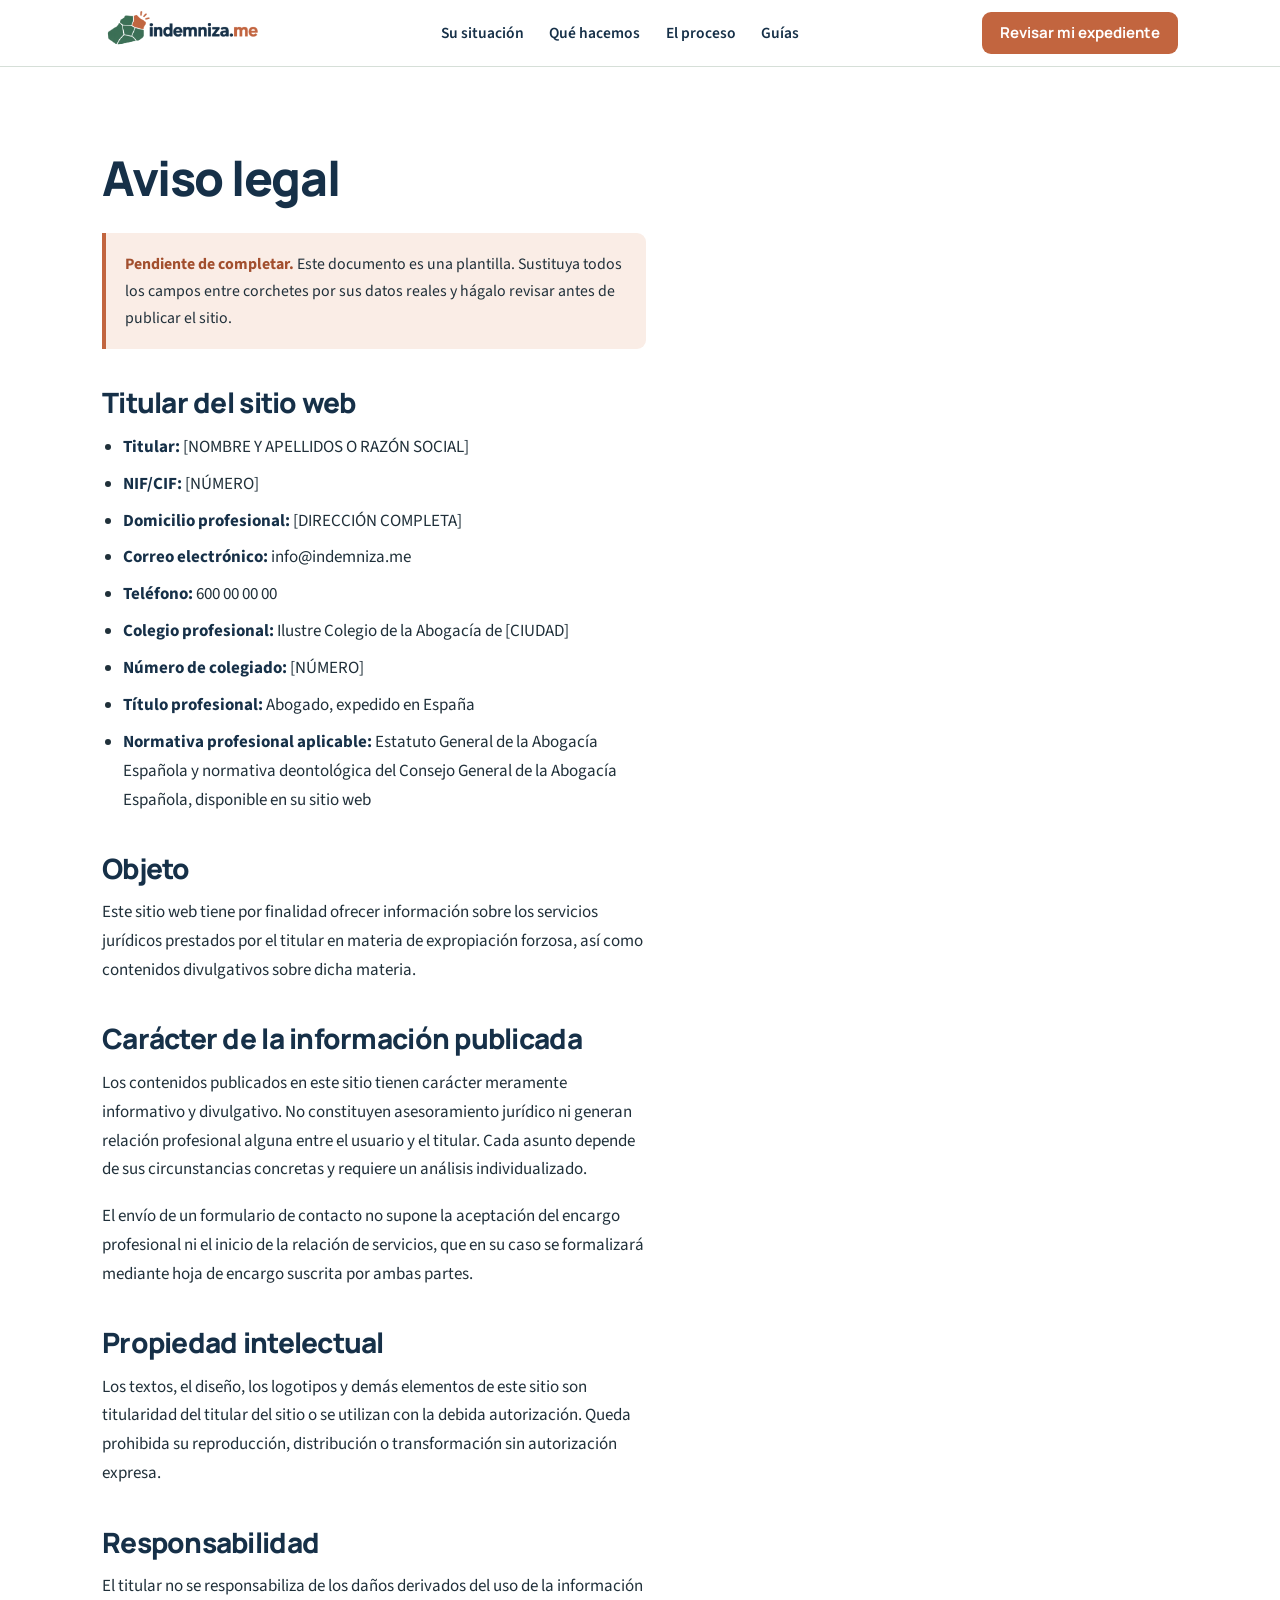
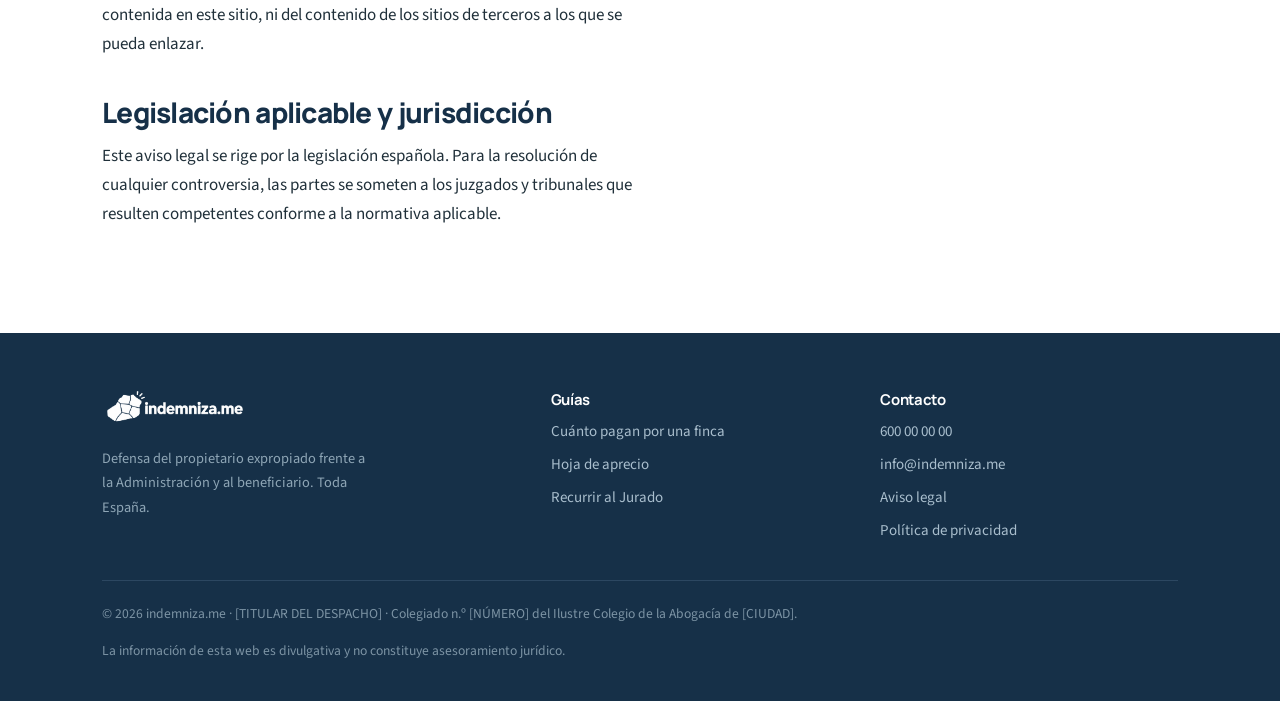
==== aviso-legal/index.html @ a43c324f "Add files via upload" ====
<!DOCTYPE html>
<html lang="es">
<head>
<meta charset="utf-8">
<meta name="viewport" content="width=device-width,initial-scale=1,viewport-fit=cover">
<title>Aviso legal | indemniza.me</title>
<meta name="description" content="Aviso legal e información general del titular del sitio web indemniza.me.">
<link rel="canonical" href="https://indemniza.me/aviso-legal/">
<meta name="robots" content="noindex,follow">
<meta name="theme-color" content="#3B6F56">
<link rel="icon" href="/assets/favicon-32.png" sizes="32x32">
<link rel="apple-touch-icon" href="/assets/apple-touch-icon.png">
<link rel="preconnect" href="https://fonts.googleapis.com">
<link rel="preconnect" href="https://fonts.gstatic.com" crossorigin>
<link href="https://fonts.googleapis.com/css2?family=Manrope:wght@700;800&family=Source+Sans+3:ital,wght@0,400;0,600;0,700;1,400&display=swap" rel="stylesheet">
<link rel="stylesheet" href="/assets/css/site.css">
</head>
<body>
<a class="skip" href="#contenido">Ir al contenido</a>
<header class="hd">
  <div class="wrap hd__in">
    <a class="hd__logo" href="/" aria-label="indemniza.me, inicio"><img src="/assets/logo.png" alt="indemniza.me" width="177" height="50"></a>
    <nav class="hd__nav" aria-label="Principal">
      <a href="/#situaciones">Su situación</a>
      <a href="/#servicios">Qué hacemos</a>
      <a href="/#proceso">El proceso</a>
      <a href="/blog/">Guías</a>
    </nav>
    <a class="btn btn--pri btn--sm hd__cta" href="/#revision">Revisar mi expediente</a>
  </div>
</header>
<main id="contenido">

<section class="sec">
  <div class="wrap">
    <div class="prosa">
      <h1>Aviso legal</h1>
      <div class="aviso-box">
        <p><strong>Pendiente de completar.</strong> Este documento es una plantilla. Sustituya todos los campos entre corchetes por sus datos reales y hágalo revisar antes de publicar el sitio.</p>
      </div>

      <h2>Titular del sitio web</h2>
      <ul>
        <li><strong>Titular:</strong> [NOMBRE Y APELLIDOS O RAZÓN SOCIAL]</li>
        <li><strong>NIF/CIF:</strong> [NÚMERO]</li>
        <li><strong>Domicilio profesional:</strong> [DIRECCIÓN COMPLETA]</li>
        <li><strong>Correo electrónico:</strong> info@indemniza.me</li>
        <li><strong>Teléfono:</strong> 600 00 00 00</li>
        <li><strong>Colegio profesional:</strong> Ilustre Colegio de la Abogacía de [CIUDAD]</li>
        <li><strong>Número de colegiado:</strong> [NÚMERO]</li>
        <li><strong>Título profesional:</strong> Abogado, expedido en España</li>
        <li><strong>Normativa profesional aplicable:</strong> Estatuto General de la Abogacía Española y normativa deontológica del Consejo General de la Abogacía Española, disponible en su sitio web</li>
      </ul>

      <h2>Objeto</h2>
      <p>Este sitio web tiene por finalidad ofrecer información sobre los servicios jurídicos prestados por el titular en materia de expropiación forzosa, así como contenidos divulgativos sobre dicha materia.</p>

      <h2>Carácter de la información publicada</h2>
      <p>Los contenidos publicados en este sitio tienen carácter meramente informativo y divulgativo. No constituyen asesoramiento jurídico ni generan relación profesional alguna entre el usuario y el titular. Cada asunto depende de sus circunstancias concretas y requiere un análisis individualizado.</p>
      <p>El envío de un formulario de contacto no supone la aceptación del encargo profesional ni el inicio de la relación de servicios, que en su caso se formalizará mediante hoja de encargo suscrita por ambas partes.</p>

      <h2>Propiedad intelectual</h2>
      <p>Los textos, el diseño, los logotipos y demás elementos de este sitio son titularidad del titular del sitio o se utilizan con la debida autorización. Queda prohibida su reproducción, distribución o transformación sin autorización expresa.</p>

      <h2>Responsabilidad</h2>
      <p>El titular no se responsabiliza de los daños derivados del uso de la información contenida en este sitio, ni del contenido de los sitios de terceros a los que se pueda enlazar.</p>

      <h2>Legislación aplicable y jurisdicción</h2>
      <p>Este aviso legal se rige por la legislación española. Para la resolución de cualquier controversia, las partes se someten a los juzgados y tribunales que resulten competentes conforme a la normativa aplicable.</p>
    </div>
  </div>
</section>
</main>
<footer class="ft">
  <div class="wrap">
    <div class="ft__grid">
      <div>
        <img src="/assets/logo-blanco.png" alt="indemniza.me" width="141" height="40">
        <p>Defensa del propietario expropiado frente a la Administración y al beneficiario. Toda España.</p>
      </div>
      <div>
        <h4>Guías</h4>
        <ul>
          <li><a href="/blog/cuanto-pagan-por-expropiar-una-finca/">Cuánto pagan por una finca</a></li>
          <li><a href="/blog/hoja-de-aprecio-expropiacion/">Hoja de aprecio</a></li>
          <li><a href="/blog/recurrir-acuerdo-jurado-expropiacion/">Recurrir al Jurado</a></li>
        </ul>
      </div>
      <div>
        <h4>Contacto</h4>
        <ul>
          <li><a href="tel:+34600000000">600 00 00 00</a></li>
          <li><a href="mailto:info@indemniza.me">info@indemniza.me</a></li>
          <li><a href="/aviso-legal/">Aviso legal</a></li>
          <li><a href="/politica-privacidad/">Política de privacidad</a></li>
        </ul>
      </div>
    </div>
    <div class="ft__bajo">
      <p>© <span id="anio">2026</span> indemniza.me · [TITULAR DEL DESPACHO] · Colegiado n.º [NÚMERO] del Ilustre Colegio de la Abogacía de [CIUDAD].</p>
      <p>La información de esta web es divulgativa y no constituye asesoramiento jurídico.</p>
    </div>
  </div>
</footer>
<script src="/assets/js/site.js" defer></script>
</body>
</html>
---- assets/css/site.css ----
:root{
  --ink:#163048;
  --ink-2:#25455F;
  --verde:#3B6F56;
  --verde-osc:#2B5340;
  --verde-pale:#E7EFE9;
  --terra:#C2653F;
  --terra-osc:#A24F2E;
  --terra-pale:#FAEDE6;
  --papel:#F2F5F2;
  --blanco:#fff;
  --linea:#D6DFD8;
  --linea-fuerte:#B9C7BC;
  --texto:#20303A;
  --texto-suave:#5C6E70;
  --radio:14px;
  --radio-sm:9px;
  --max:1140px;
  --prosa:68ch;
  --sombra:0 1px 2px rgba(22,48,72,.05),0 8px 24px -12px rgba(22,48,72,.16);
}

*,*::before,*::after{box-sizing:border-box}
html{-webkit-text-size-adjust:100%;scroll-behavior:smooth}
@media (prefers-reduced-motion:reduce){html{scroll-behavior:auto}
  *,*::before,*::after{animation-duration:.01ms!important;animation-iteration-count:1!important;transition-duration:.01ms!important}}

body{
  margin:0;background:var(--blanco);color:var(--texto);
  font-family:"Source Sans 3",system-ui,-apple-system,"Segoe UI",sans-serif;
  font-size:1.0625rem;line-height:1.7;
  -webkit-font-smoothing:antialiased;overflow-x:hidden;
}
h1,h2,h3,h4,.font-d{font-family:Manrope,system-ui,sans-serif;font-weight:800;color:var(--ink);letter-spacing:-.021em;line-height:1.12;margin:0 0 .5em}
h1{font-size:clamp(1.95rem,6.4vw,3rem);line-height:1.06;letter-spacing:-.03em}
h2{font-size:clamp(1.6rem,4.6vw,2.35rem);letter-spacing:-.026em}
h3{font-size:clamp(1.15rem,3vw,1.35rem);letter-spacing:-.015em}
h4{font-size:1.03rem;font-weight:700}
p{margin:0 0 1.05em;max-width:var(--prosa)}
a{color:var(--verde-osc);text-underline-offset:3px;text-decoration-thickness:1.5px}
a:hover{color:var(--terra-osc)}
img,svg{max-width:100%;height:auto;display:block}
strong{font-weight:700;color:var(--ink)}
:focus-visible{outline:3px solid var(--terra);outline-offset:3px;border-radius:4px}

.wrap{width:100%;max-width:var(--max);margin-inline:auto;padding-inline:clamp(1.15rem,4.5vw,2rem)}
.sec{padding-block:clamp(3.2rem,8vw,5.4rem)}
.sec--papel{background:var(--papel)}
.sec--verde{background:var(--verde-pale)}
.sec--ink{background:var(--ink);color:#DCE6EC}
.sec--ink h2,.sec--ink h3{color:#fff}
.sec--ink p{color:#C3D2DC}
.sec__head{max-width:44ch;margin-bottom:clamp(1.8rem,4vw,2.6rem)}
.sec__head p{color:var(--texto-suave);font-size:1.09rem;margin-bottom:0}
.sec--ink .sec__head p{color:#B6C7D3}
.skip{position:absolute;left:-9999px}
.skip:focus{left:1rem;top:1rem;z-index:200;background:#fff;padding:.7rem 1.1rem;border-radius:8px;box-shadow:var(--sombra)}

/* ---------- barra + cabecera ---------- */
.aviso{background:var(--verde-osc);color:#DCEBE1;font-size:.875rem;padding:.5rem 0}
.aviso .wrap{display:flex;gap:1rem;justify-content:space-between;align-items:center;flex-wrap:wrap}
.aviso a{color:#fff;font-weight:600;text-decoration:none}
.aviso a:hover{color:#F5C7B0}
.aviso__b{display:none}
@media(min-width:760px){.aviso__b{display:inline}}

.hd{position:sticky;top:0;z-index:60;background:rgba(255,255,255,.94);backdrop-filter:blur(10px);border-bottom:1px solid var(--linea)}
.hd__in{display:flex;align-items:center;gap:1rem;justify-content:space-between;min-height:66px}
.hd__logo img{height:38px;width:auto}
@media(min-width:900px){.hd__logo img{height:44px}}
.hd__nav{display:none;gap:1.6rem;align-items:center}
.hd__nav a{color:var(--ink);font-weight:600;font-size:.97rem;text-decoration:none}
.hd__nav a:hover{color:var(--terra-osc)}
@media(min-width:980px){.hd__nav{display:flex}}
.hd__cta{display:none}
@media(min-width:620px){.hd__cta{display:inline-flex}}

/* ---------- botones ---------- */
.btn{display:inline-flex;align-items:center;justify-content:center;gap:.5rem;
  font-family:Manrope,sans-serif;font-weight:700;font-size:1.02rem;line-height:1.2;
  padding:.92rem 1.5rem;border-radius:var(--radio-sm);border:2px solid transparent;
  text-decoration:none;cursor:pointer;text-align:center;text-wrap:balance;
  transition:background .16s,border-color .16s,color .16s}
.btn--pri{background:var(--terra);color:#fff}
.btn--pri:hover{background:var(--terra-osc);color:#fff}
.btn--sec{background:transparent;color:var(--ink);border-color:var(--linea-fuerte)}
.btn--sec:hover{border-color:var(--verde);color:var(--verde-osc)}
.btn--verde{background:var(--verde);color:#fff}
.btn--verde:hover{background:var(--verde-osc);color:#fff}
.btn--claro{background:#fff;color:var(--ink)}
.btn--claro:hover{background:var(--terra-pale);color:var(--ink)}
.btn--full{width:100%}
.btn--sm{padding:.62rem 1rem;font-size:.94rem}
.btn__ico{width:18px;height:18px;flex:none;fill:currentColor}

/* ---------- hero ---------- */
.hero{position:relative;background:linear-gradient(178deg,var(--papel) 0%,#fff 74%);padding-block:clamp(2.4rem,6.5vw,4.4rem) clamp(2.6rem,6vw,4rem);overflow:hidden}
.hero__grid{display:grid;gap:clamp(2rem,5vw,3.4rem);align-items:center}
@media(min-width:960px){.hero__grid{grid-template-columns:1.08fr .92fr}}
.hero h1{margin-bottom:.55em}
.hero__lead{font-size:clamp(1.08rem,2.6vw,1.24rem);color:var(--texto-suave);max-width:52ch}
.hero__lead b{color:var(--ink);font-weight:700}
.hero__acc{display:inline-block;background:var(--terra-pale);color:var(--terra-osc);
  font-family:Manrope,sans-serif;font-weight:700;font-size:.88rem;letter-spacing:.01em;
  padding:.38rem .82rem;border-radius:100px;margin-bottom:1.15rem}
.hero__btns{display:flex;flex-wrap:wrap;gap:.75rem;margin-top:1.7rem}
.hero__btns .btn{flex:1 1 220px}
.hero__nota{margin-top:1.05rem;font-size:.94rem;color:var(--texto-suave);display:flex;align-items:center;gap:.5rem}
.hero__nota svg{width:17px;height:17px;fill:var(--verde);flex:none}
.hero__fig{position:relative}
.hero__fig figcaption{font-size:.87rem;color:var(--texto-suave);margin-top:.85rem;max-width:36ch}

/* ---------- barra de confianza ---------- */
.conf{border-block:1px solid var(--linea);background:#fff}
.conf__grid{display:grid;grid-template-columns:repeat(2,1fr);gap:0}
@media(min-width:860px){.conf__grid{grid-template-columns:repeat(4,1fr)}}
.conf__it{padding:1.3rem .4rem 1.3rem 0;border-right:1px solid var(--linea);border-bottom:1px solid var(--linea)}
@media(min-width:860px){.conf__it{border-bottom:0}.conf__it:last-child{border-right:0}}
@media(max-width:859px){.conf__it:nth-child(2n){border-right:0;padding-left:1rem}
  .conf__it:nth-last-child(-n+2){border-bottom:0}}
.conf__k{font-family:Manrope,sans-serif;font-weight:800;font-size:1.5rem;color:var(--verde-osc);line-height:1.1}
.conf__v{font-size:.93rem;color:var(--texto-suave);margin-top:.2rem}

/* ---------- rejillas de tarjetas ---------- */
.grid{display:grid;gap:1rem}
.grid--2{grid-template-columns:1fr}
.grid--3{grid-template-columns:1fr}
@media(min-width:640px){.grid{gap:1.15rem}.grid--2,.grid--3{grid-template-columns:repeat(2,1fr)}}
@media(min-width:1000px){.grid--3{grid-template-columns:repeat(3,1fr)}}

.card{background:#fff;border:1px solid var(--linea);border-radius:var(--radio);padding:1.5rem 1.35rem}
.card h3{margin-bottom:.4rem}
.card p{font-size:.985rem;color:var(--texto-suave);margin-bottom:0}
.card__ico{width:38px;height:38px;border-radius:9px;background:var(--verde-pale);display:grid;place-items:center;margin-bottom:.95rem}
.card__ico svg{width:20px;height:20px;fill:var(--verde-osc)}
.card--alerta{border-left:4px solid var(--terra);border-radius:0 var(--radio) var(--radio) 0}
.card--alerta .card__ico{background:var(--terra-pale)}
.card--alerta .card__ico svg{fill:var(--terra-osc)}
.card--serv{background:var(--papel);border-color:transparent}

/* ---------- proceso ---------- */
.pasos{list-style:none;margin:0;padding:0;display:grid;gap:1.6rem;counter-reset:p}
@media(min-width:900px){.pasos{grid-template-columns:repeat(2,1fr);gap:1.8rem 2.6rem}}
.paso{position:relative;padding-left:3.4rem;counter-increment:p}
.paso::before{content:counter(p,decimal-leading-zero);position:absolute;left:0;top:-.12rem;
  font-family:Manrope,sans-serif;font-weight:800;font-size:.95rem;color:var(--terra-osc);
  background:var(--terra-pale);width:2.4rem;height:2.4rem;border-radius:50%;display:grid;place-items:center}
.paso h3{font-size:1.1rem;margin-bottom:.25rem}
.paso p{font-size:.985rem;color:var(--texto-suave);margin-bottom:.4rem}
.paso__pz{display:inline-block;font-family:Manrope,sans-serif;font-weight:700;font-size:.83rem;
  color:var(--verde-osc);background:var(--verde-pale);padding:.22rem .6rem;border-radius:6px}

/* ---------- casos ---------- */
.caso{background:#fff;border:1px solid var(--linea);border-radius:var(--radio);overflow:hidden;display:flex;flex-direction:column}
.caso__top{padding:1.25rem 1.35rem;border-bottom:1px solid var(--linea)}
.caso__tipo{font-family:Manrope,sans-serif;font-weight:700;font-size:.82rem;color:var(--verde-osc);margin-bottom:.3rem}
.caso__tit{font-family:Manrope,sans-serif;font-weight:800;font-size:1.06rem;color:var(--ink);line-height:1.25}
.caso__cifras{display:grid;grid-template-columns:1fr auto 1fr;align-items:center;gap:.6rem;padding:1.2rem 1.35rem;background:var(--papel)}
.caso__c span{display:block;font-size:.8rem;color:var(--texto-suave);margin-bottom:.1rem}
.caso__c b{font-family:Manrope,sans-serif;font-weight:800;font-size:1.22rem;color:var(--ink);letter-spacing:-.02em}
.caso__c--fin b{color:var(--verde-osc)}
.caso__fl{width:20px;height:20px;fill:var(--terra)}
.caso__pie{padding:.95rem 1.35rem;font-size:.9rem;color:var(--texto-suave);margin-top:auto}

/* ---------- honorarios ---------- */
.hon{display:grid;gap:1.15rem}
@media(min-width:860px){.hon{grid-template-columns:repeat(3,1fr)}}
.hon__it{background:#fff;border:1px solid var(--linea);border-radius:var(--radio);padding:1.5rem 1.35rem}
.hon__it h3{font-size:1.08rem}
.hon__it p{font-size:.975rem;color:var(--texto-suave);margin-bottom:0}
.hon__it--dest{background:var(--verde-osc);border-color:var(--verde-osc)}
.hon__it--dest h3{color:#fff}
.hon__it--dest p{color:#CFE2D6}

/* ---------- lista de comprobación ---------- */
.chk{list-style:none;margin:0;padding:0;display:grid;gap:.7rem}
.chk li{position:relative;padding-left:1.95rem;font-size:1.01rem}
.chk li::before{content:"";position:absolute;left:0;top:.52em;width:11px;height:11px;border-radius:3px;background:var(--terra)}
.sec--ink .chk li::before{background:#E08B62}

/* ---------- cobertura ---------- */
.prov{display:flex;flex-wrap:wrap;gap:.45rem;margin-top:1.5rem;max-width:none}
.prov span{font-size:.9rem;background:#fff;border:1px solid var(--linea);color:var(--texto-suave);padding:.3rem .68rem;border-radius:100px}

/* ---------- FAQ ---------- */
.faq{max-width:78ch;border-top:1px solid var(--linea)}
.faq details{border-bottom:1px solid var(--linea)}
.faq summary{list-style:none;cursor:pointer;padding:1.15rem 2.6rem 1.15rem 0;position:relative;
  font-family:Manrope,sans-serif;font-weight:700;font-size:1.04rem;color:var(--ink);line-height:1.35}
.faq summary::-webkit-details-marker{display:none}
.faq summary::after{content:"";position:absolute;right:.35rem;top:1.5rem;width:11px;height:11px;
  border-right:2.5px solid var(--verde);border-bottom:2.5px solid var(--verde);
  transform:rotate(45deg);transition:transform .18s}
.faq details[open] summary::after{transform:rotate(-135deg);top:1.75rem}
.faq summary:hover{color:var(--verde-osc)}
.faq__c{padding:0 0 1.3rem}
.faq__c p:last-child{margin-bottom:0}

/* ---------- formulario ---------- */
.form-sec{background:var(--verde-osc);color:#fff}
.form-sec h2{color:#fff}
.form-grid{display:grid;gap:clamp(2rem,5vw,3.2rem)}
@media(min-width:960px){.form-grid{grid-template-columns:.85fr 1.15fr;align-items:start}}
.form-sec .form-int p{color:#CFE2D6;font-size:1.06rem}
.form-int .chk li{color:#E4EFE8}
.form-int .chk li::before{background:#E08B62}
.form-card{background:#fff;border-radius:18px;padding:clamp(1.4rem,4vw,2.1rem);box-shadow:0 20px 50px -22px rgba(0,0,0,.4)}
.form-card h3{margin-bottom:.35rem}
.form-card__sub{font-size:.96rem;color:var(--texto-suave);margin-bottom:1.4rem}
.f-row{margin-bottom:1.05rem}
.f-2{display:grid;gap:1.05rem}
@media(min-width:560px){.f-2{grid-template-columns:1fr 1fr}}
label{display:block;font-family:Manrope,sans-serif;font-weight:700;font-size:.9rem;color:var(--ink);margin-bottom:.35rem}
.req{color:var(--terra-osc)}
input[type=text],input[type=tel],input[type=email],select,textarea{
  width:100%;font-family:inherit;font-size:1.02rem;color:var(--texto);background:#fff;
  border:1.5px solid var(--linea-fuerte);border-radius:var(--radio-sm);padding:.78rem .85rem;transition:border-color .15s}
textarea{min-height:104px;resize:vertical}
input:focus,select:focus,textarea:focus{border-color:var(--verde);outline:2px solid var(--verde-pale);outline-offset:0}
select{appearance:none;background-image:url("data:image/svg+xml,%3Csvg xmlns='http://www.w3.org/2000/svg' viewBox='0 0 24 24' fill='none' stroke='%235C6E70' stroke-width='2.5'%3E%3Cpath d='M6 9l6 6 6-6'/%3E%3C/svg%3E");
  background-repeat:no-repeat;background-position:right .8rem center;background-size:17px;padding-right:2.5rem}
.drop{border:2px dashed var(--linea-fuerte);border-radius:var(--radio-sm);padding:1.15rem;text-align:center;background:var(--papel);cursor:pointer;display:block;transition:border-color .15s,background .15s}
.drop:hover,.drop:focus-within{border-color:var(--verde);background:var(--verde-pale)}
.drop input{position:absolute;width:1px;height:1px;opacity:0;overflow:hidden}
.drop__t{font-family:Manrope,sans-serif;font-weight:700;font-size:.97rem;color:var(--ink)}
.drop__s{font-size:.86rem;color:var(--texto-suave);margin-top:.2rem}
.drop svg{width:24px;height:24px;fill:var(--verde);margin:0 auto .45rem}
.consent{display:flex;gap:.65rem;align-items:flex-start;font-size:.88rem;color:var(--texto-suave);line-height:1.55}
.consent input{margin-top:.28rem;width:19px;height:19px;flex:none;accent-color:var(--verde)}
.consent label{font-family:inherit;font-weight:400;font-size:.88rem;color:var(--texto-suave);margin:0;line-height:1.55}
.f-err{display:none;color:var(--terra-osc);font-size:.87rem;font-weight:600;margin-top:.3rem}
.f-err.on{display:block}
.f-msg{display:none;margin-top:1rem;padding:.9rem 1rem;border-radius:var(--radio-sm);font-size:.95rem}
.f-msg.ok{display:block;background:var(--verde-pale);color:var(--verde-osc)}
.f-msg.ko{display:block;background:var(--terra-pale);color:var(--terra-osc)}
.f-pie{font-size:.84rem;color:var(--texto-suave);margin-top:.9rem;text-align:center}

/* ---------- pie ---------- */
.ft{background:var(--ink);color:#A9BECD;padding-block:clamp(2.6rem,6vw,3.6rem) 1.5rem;font-size:.94rem}
.ft__grid{display:grid;gap:2rem}
@media(min-width:760px){.ft__grid{grid-template-columns:1.4fr 1fr 1fr}}
.ft img{height:40px;margin-bottom:1rem}
.ft h4{color:#fff;font-size:.93rem;margin-bottom:.75rem}
.ft ul{list-style:none;margin:0;padding:0;display:grid;gap:.45rem}
.ft a{color:#A9BECD;text-decoration:none}
.ft a:hover{color:#fff}
.ft p{color:#8FA6B6;max-width:38ch;font-size:.9rem}
.ft__bajo{margin-top:2.3rem;padding-top:1.3rem;border-top:1px solid #2C4761;font-size:.85rem;color:#7C93A4}
.ft__bajo p{color:#7C93A4;font-size:.85rem;max-width:none}

/* ---------- barra móvil fija ---------- */
.movil{position:fixed;left:0;right:0;bottom:0;z-index:70;display:grid;grid-template-columns:1fr 1fr;gap:1px;
  background:var(--linea);border-top:1px solid var(--linea);box-shadow:0 -6px 18px -10px rgba(0,0,0,.22)}
.movil a{display:flex;align-items:center;justify-content:center;gap:.45rem;padding:.92rem .5rem;
  font-family:Manrope,sans-serif;font-weight:700;font-size:.97rem;text-decoration:none;background:#fff;color:var(--ink)}
.movil a.mv-pri{background:var(--terra);color:#fff}
.movil svg{width:19px;height:19px;fill:currentColor}
@media(min-width:900px){.movil{display:none}}
@media(max-width:899px){body{padding-bottom:60px}}

/* ---------- blog ---------- */
.bl-hero{background:var(--papel);padding-block:clamp(2.4rem,6vw,3.6rem);border-bottom:1px solid var(--linea)}
.bl-hero p{color:var(--texto-suave);font-size:1.09rem}
.posts{display:grid;gap:1.15rem}
@media(min-width:700px){.posts{grid-template-columns:repeat(2,1fr)}}
@media(min-width:1040px){.posts{grid-template-columns:repeat(3,1fr)}}
.post{display:flex;flex-direction:column;background:#fff;border:1px solid var(--linea);border-radius:var(--radio);
  padding:1.4rem 1.3rem;text-decoration:none;transition:border-color .16s}
.post:hover{border-color:var(--verde)}
.post__cat{font-family:Manrope,sans-serif;font-weight:700;font-size:.8rem;color:var(--terra-osc);margin-bottom:.5rem}
.post h3{font-size:1.12rem;margin-bottom:.4rem}
.post p{font-size:.955rem;color:var(--texto-suave);margin-bottom:1rem}
.post__meta{margin-top:auto;font-size:.85rem;color:var(--texto-suave)}
.post--dest{background:var(--verde-pale);border-color:transparent}
@media(min-width:700px){.post--dest{grid-column:1/-1;flex-direction:row;align-items:center;gap:2rem}
  .post--dest>div{flex:1}.post--dest h3{font-size:1.5rem}}

.art{padding-block:clamp(2rem,5vw,3.2rem)}
.art__grid{display:grid;gap:2.6rem}
@media(min-width:1000px){.art__grid{grid-template-columns:minmax(0,1fr) 300px;gap:3.4rem;align-items:start}}
.mig{font-size:.87rem;color:var(--texto-suave);margin-bottom:1.2rem}
.mig a{color:var(--texto-suave)}
.art__meta{font-size:.9rem;color:var(--texto-suave);padding-bottom:1.4rem;margin-bottom:1.8rem;border-bottom:1px solid var(--linea)}
.prosa{max-width:var(--prosa)}
.prosa>*{max-width:var(--prosa)}
.prosa h2{margin-top:2.4rem;font-size:clamp(1.35rem,3.6vw,1.75rem)}
.prosa h3{margin-top:1.8rem;font-size:1.14rem}
.prosa ul,.prosa ol{padding-left:1.3rem;margin:0 0 1.15em}
.prosa li{margin-bottom:.5rem}
.prosa .lead{font-size:1.14rem;color:var(--ink);line-height:1.65}
.aviso-box{background:var(--terra-pale);border-left:4px solid var(--terra);border-radius:0 var(--radio-sm) var(--radio-sm) 0;
  padding:1.1rem 1.2rem;margin:1.8rem 0;font-size:.99rem}
.aviso-box p{margin-bottom:0}
.aviso-box strong{color:var(--terra-osc)}
.dato-box{background:var(--verde-pale);border-radius:var(--radio-sm);padding:1.1rem 1.2rem;margin:1.8rem 0;font-size:.99rem}
.dato-box p:last-child{margin-bottom:0}
.tabla-wrap{overflow-x:auto;margin:1.6rem 0;-webkit-overflow-scrolling:touch}
table{border-collapse:collapse;width:100%;min-width:460px;font-size:.96rem}
th,td{text-align:left;padding:.72rem .8rem;border-bottom:1px solid var(--linea);vertical-align:top}
th{font-family:Manrope,sans-serif;font-weight:700;color:var(--ink);background:var(--papel);font-size:.9rem}
.aside{position:sticky;top:86px}
.aside__box{background:var(--papel);border-radius:var(--radio);padding:1.4rem 1.3rem;margin-bottom:1.15rem}
.aside__box h4{margin-bottom:.55rem}
.aside__box p{font-size:.93rem;color:var(--texto-suave);margin-bottom:1rem}
.toc{list-style:none;margin:0;padding:0;display:grid;gap:.5rem;font-size:.93rem}
.toc a{color:var(--texto-suave);text-decoration:none;display:block;line-height:1.4}
.toc a:hover{color:var(--verde-osc)}
.cta-art{background:var(--verde-osc);border-radius:var(--radio);padding:1.6rem 1.4rem;margin-top:2.6rem;color:#fff}
.cta-art h3{color:#fff;margin-bottom:.4rem}
.cta-art p{color:#CFE2D6;font-size:.99rem;margin-bottom:1.15rem}
.rel{border-top:1px solid var(--linea);margin-top:2.8rem;padding-top:2rem}
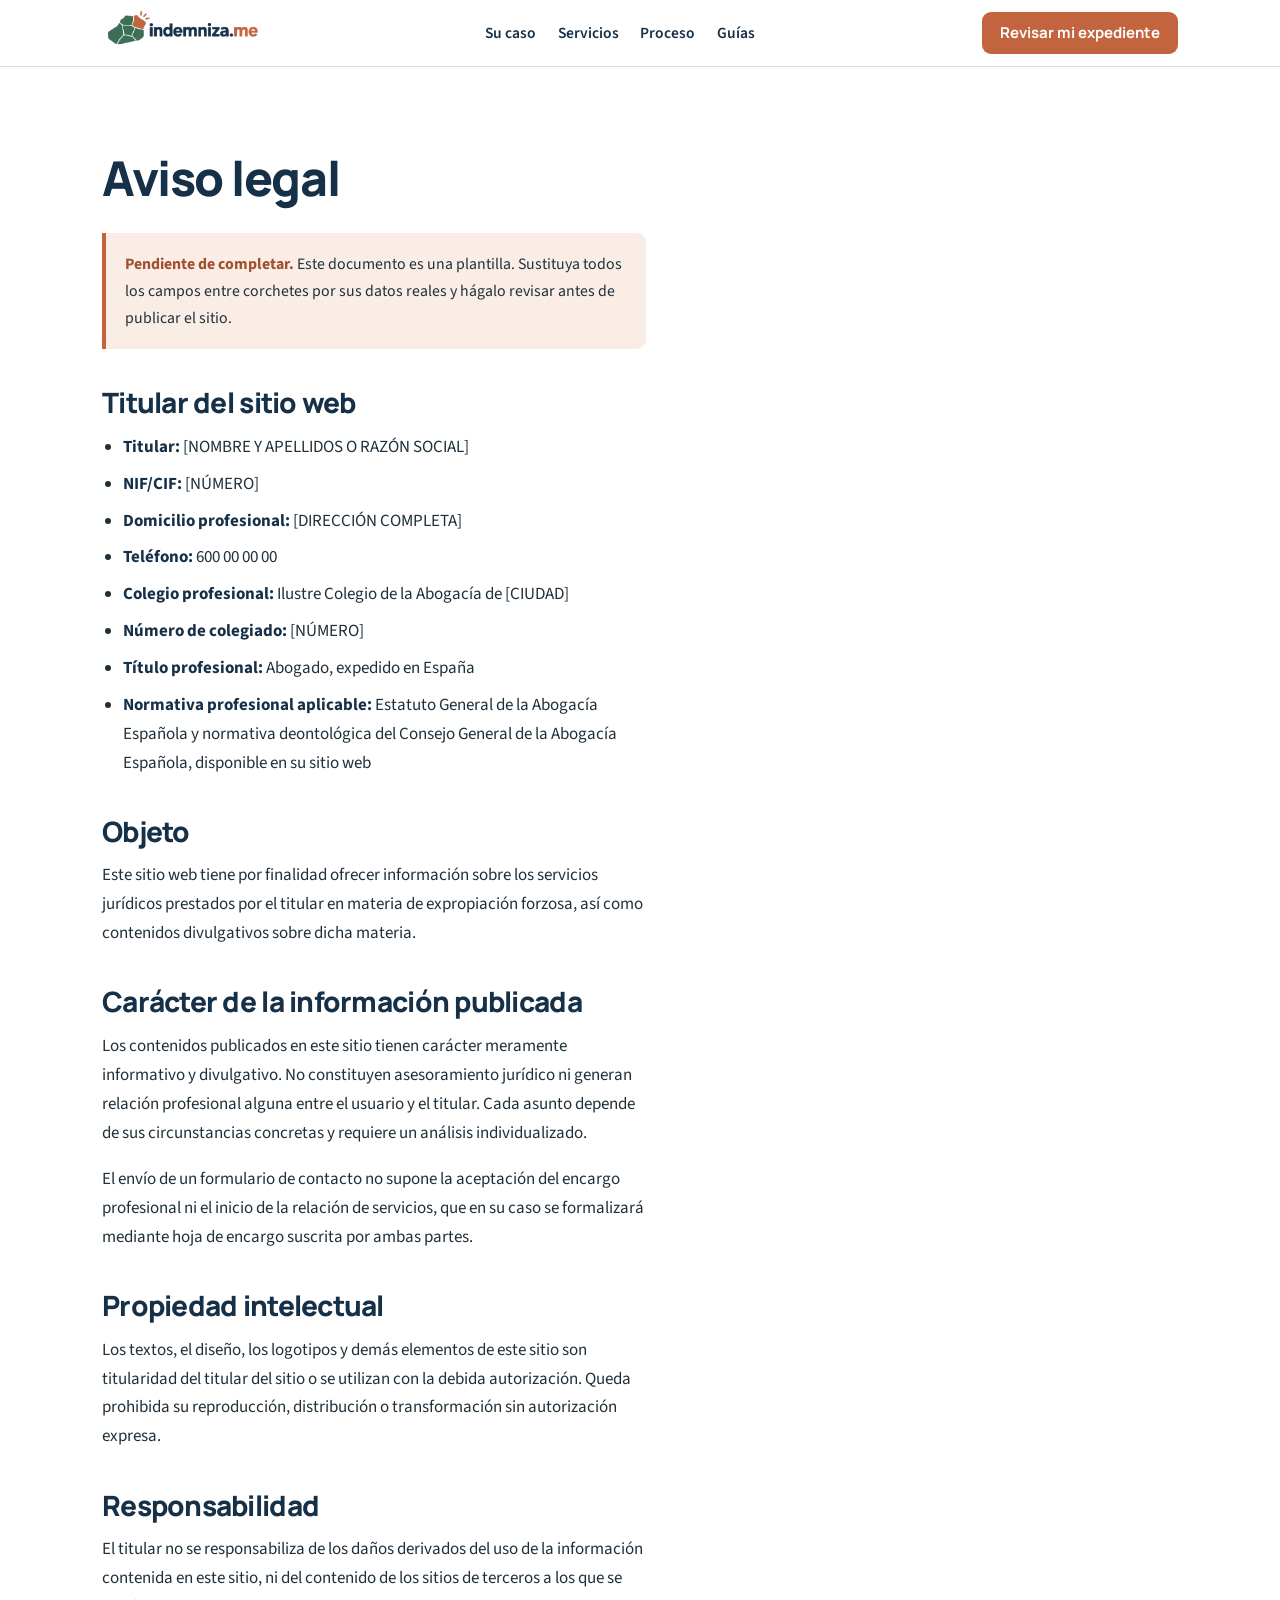
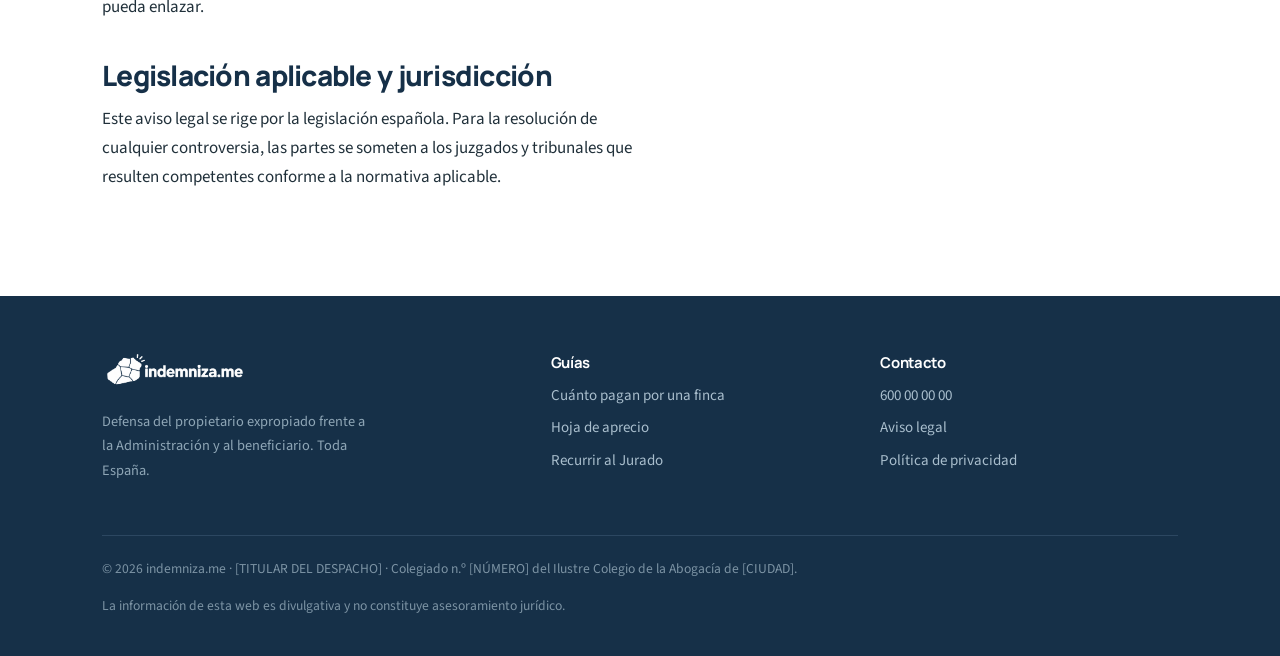
==== commit 55091bc1: "Add files via upload" ====
--- a/aviso-legal/index.html
+++ b/aviso-legal/index.html
@@ -21,9 +21,9 @@
   <div class="wrap hd__in">
     <a class="hd__logo" href="/" aria-label="indemniza.me, inicio"><img src="/assets/logo.png" alt="indemniza.me" width="177" height="50"></a>
     <nav class="hd__nav" aria-label="Principal">
-      <a href="/#situaciones">Su situación</a>
-      <a href="/#servicios">Qué hacemos</a>
-      <a href="/#proceso">El proceso</a>
+      <a href="/#situaciones">Su caso</a>
+      <a href="/#servicios">Servicios</a>
+      <a href="/#proceso">Proceso</a>
       <a href="/blog/">Guías</a>
     </nav>
     <a class="btn btn--pri btn--sm hd__cta" href="/#revision">Revisar mi expediente</a>
@@ -44,7 +44,6 @@
         <li><strong>Titular:</strong> [NOMBRE Y APELLIDOS O RAZÓN SOCIAL]</li>
         <li><strong>NIF/CIF:</strong> [NÚMERO]</li>
         <li><strong>Domicilio profesional:</strong> [DIRECCIÓN COMPLETA]</li>
-        <li><strong>Correo electrónico:</strong> info@indemniza.me</li>
         <li><strong>Teléfono:</strong> 600 00 00 00</li>
         <li><strong>Colegio profesional:</strong> Ilustre Colegio de la Abogacía de [CIUDAD]</li>
         <li><strong>Número de colegiado:</strong> [NÚMERO]</li>
@@ -90,7 +89,6 @@
         <h4>Contacto</h4>
         <ul>
           <li><a href="tel:+34600000000">600 00 00 00</a></li>
-          <li><a href="mailto:info@indemniza.me">info@indemniza.me</a></li>
           <li><a href="/aviso-legal/">Aviso legal</a></li>
           <li><a href="/politica-privacidad/">Política de privacidad</a></li>
         </ul>
--- a/assets/css/site.css
+++ b/assets/css/site.css
@@ -68,7 +68,8 @@
 .hd__in{display:flex;align-items:center;gap:1rem;justify-content:space-between;min-height:66px}
 .hd__logo img{height:38px;width:auto}
 @media(min-width:900px){.hd__logo img{height:44px}}
-.hd__nav{display:none;gap:1.6rem;align-items:center}
+.hd__nav{display:none;gap:1.35rem;align-items:center;flex-wrap:nowrap}
+.hd__nav a{white-space:nowrap}
 .hd__nav a{color:var(--ink);font-weight:600;font-size:.97rem;text-decoration:none}
 .hd__nav a:hover{color:var(--terra-osc)}
 @media(min-width:980px){.hd__nav{display:flex}}
@@ -309,3 +310,34 @@
 .cta-art h3{color:#fff;margin-bottom:.4rem}
 .cta-art p{color:#CFE2D6;font-size:.99rem;margin-bottom:1.15rem}
 .rel{border-top:1px solid var(--linea);margin-top:2.8rem;padding-top:2rem}
+
+/* ---------- caso único destacado ---------- */
+.uno{background:#fff;border-radius:var(--radio);overflow:hidden;display:grid}
+@media(min-width:880px){.uno{grid-template-columns:340px 1fr}}
+.uno__num{background:var(--verde-osc);color:#fff;padding:1.7rem 1.5rem;display:flex;flex-direction:column;justify-content:center}
+.uno__num .caso__tipo{color:#A8D0B8;margin-bottom:1.1rem}
+.uno__par{display:grid;gap:1rem}
+.uno__par .caso__c span{color:#B4CFBF;font-size:.85rem}
+.uno__par .caso__c b{color:#fff;font-size:1.6rem}
+.uno__par .caso__c--fin b{color:#F4B48E}
+.uno__pie{margin:1.2rem 0 0;font-size:.87rem;color:#A8C4B4}
+.uno__txt{padding:1.7rem 1.6rem}
+.uno__txt h3{margin-bottom:.9rem}
+.uno__txt p{font-size:.99rem;color:var(--texto-suave);margin-bottom:.85rem}
+.uno__txt p:last-child{margin-bottom:0}
+.nota-legal{margin-top:1.5rem;font-size:.9rem;color:var(--texto-suave);max-width:72ch}
+
+/* ---------- bloque de contenido SEO ---------- */
+.expl{display:grid;gap:2.2rem}
+@media(min-width:920px){.expl{grid-template-columns:1.15fr .85fr;gap:3.2rem;align-items:start}}
+.expl__txt p{font-size:1.02rem}
+.expl__txt h3{margin-top:1.7rem;font-size:1.12rem}
+.expl__lista{background:#fff;border:1px solid var(--linea);border-radius:var(--radio);padding:1.5rem 1.4rem}
+.expl__lista h3{font-size:1.05rem;margin-bottom:.9rem}
+.expl__lista ol{margin:0;padding-left:1.15rem;display:grid;gap:.6rem}
+.expl__lista li{font-size:.97rem;color:var(--texto-suave)}
+.expl__lista li strong{display:block;color:var(--ink);font-size:.99rem}
+.guias-in{display:grid;gap:.55rem;margin-top:1.3rem;padding:0;list-style:none}
+.guias-in a{display:block;font-weight:600;font-size:.99rem;text-decoration:none;padding:.6rem .8rem;
+  background:var(--verde-pale);border-radius:var(--radio-sm);color:var(--verde-osc)}
+.guias-in a:hover{background:var(--terra-pale);color:var(--terra-osc)}
